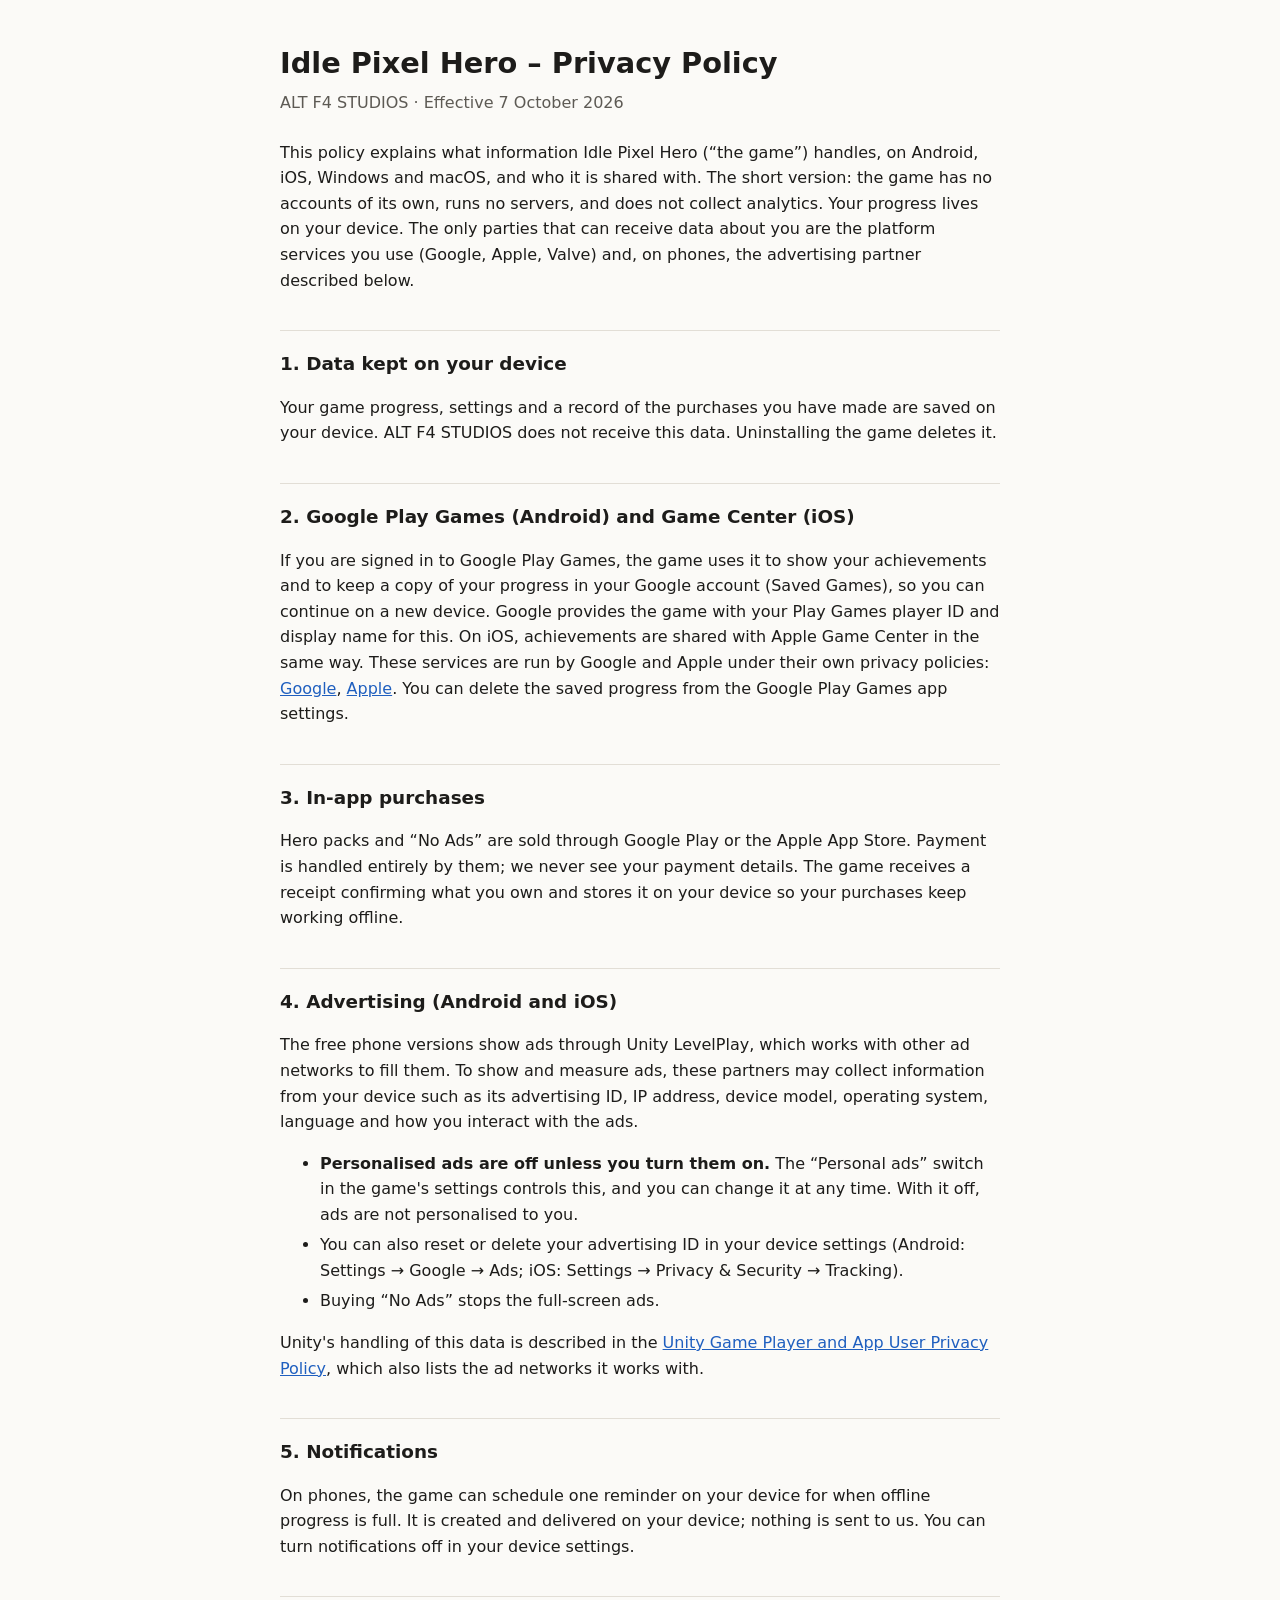
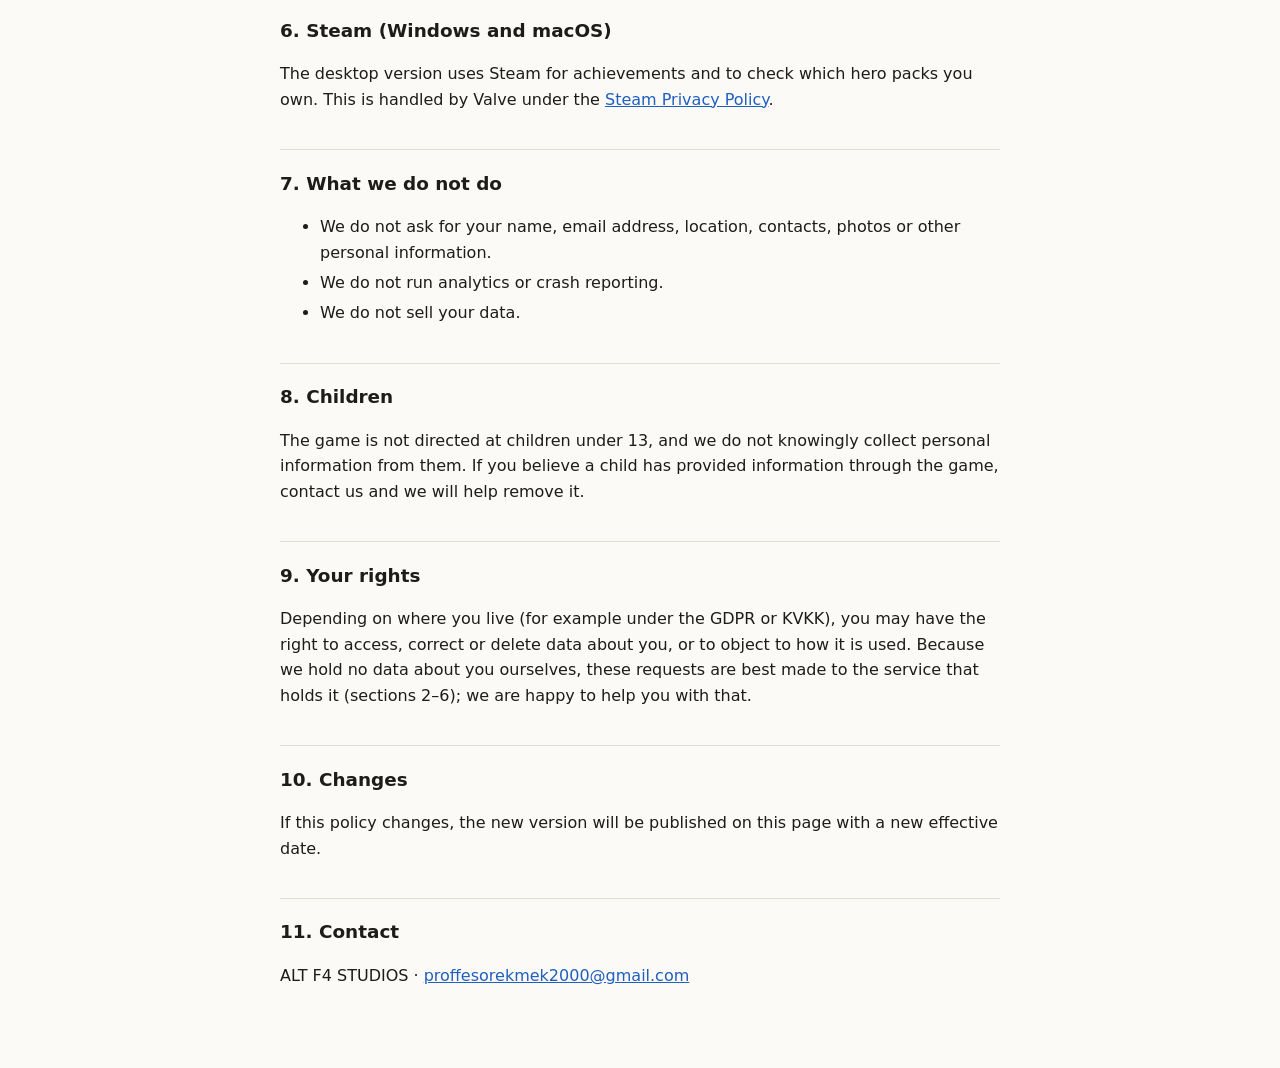
==== privacy.html @ f4b1e079 "Privacy policy page for the Play Store listing" ====
<!doctype html>
<html lang="en">
<head>
<meta charset="utf-8">
<meta name="viewport" content="width=device-width, initial-scale=1">
<title>Idle Pixel Hero – Privacy Policy</title>
<style>
  :root { --bg: #fbfaf7; --fg: #1d1c1a; --muted: #5d5a54; --rule: #e2ded6; --link: #1f5fbf; }
  @media (prefers-color-scheme: dark) {
    :root { --bg: #171716; --fg: #ecebe8; --muted: #a7a49d; --rule: #33322f; --link: #8ab4f8; }
  }
  body { margin: 0; background: var(--bg); color: var(--fg);
         font: 16px/1.6 system-ui, -apple-system, "Segoe UI", Roboto, sans-serif; }
  main { max-width: 720px; margin: 0 auto; padding: 40px 16px 64px; }
  h1 { font-size: 1.8rem; margin: 0 0 4px; }
  h2 { font-size: 1.15rem; margin: 2em 0 .4em; padding-top: 1em; border-top: 1px solid var(--rule); }
  .meta { color: var(--muted); margin: 0 0 1.5em; }
  a { color: var(--link); }
  li { margin: .3em 0; }
</style>
</head>
<body>
<main>
<h1>Idle Pixel Hero – Privacy Policy</h1>
<p class="meta">ALT F4 STUDIOS · Effective 7 October 2026</p>

<p>This policy explains what information Idle Pixel Hero (“the game”) handles, on Android, iOS,
Windows and macOS, and who it is shared with. The short version: the game has no accounts of its
own, runs no servers, and does not collect analytics. Your progress lives on your device. The only
parties that can receive data about you are the platform services you use (Google, Apple, Valve)
and, on phones, the advertising partner described below.</p>

<h2>1. Data kept on your device</h2>
<p>Your game progress, settings and a record of the purchases you have made are saved on your
device. ALT F4 STUDIOS does not receive this data. Uninstalling the game deletes it.</p>

<h2>2. Google Play Games (Android) and Game Center (iOS)</h2>
<p>If you are signed in to Google Play Games, the game uses it to show your achievements and to
keep a copy of your progress in your Google account (Saved Games), so you can continue on a new
device. Google provides the game with your Play Games player ID and display name for this. On iOS,
achievements are shared with Apple Game Center in the same way. These services are run by Google
and Apple under their own privacy policies:
<a href="https://policies.google.com/privacy">Google</a>,
<a href="https://www.apple.com/legal/privacy/">Apple</a>.
You can delete the saved progress from the Google Play Games app settings.</p>

<h2>3. In-app purchases</h2>
<p>Hero packs and “No Ads” are sold through Google Play or the Apple App Store. Payment is handled
entirely by them; we never see your payment details. The game receives a receipt confirming what you
own and stores it on your device so your purchases keep working offline.</p>

<h2>4. Advertising (Android and iOS)</h2>
<p>The free phone versions show ads through Unity LevelPlay, which works with other ad networks to
fill them. To show and measure ads, these partners may collect information from your device such
as its advertising ID, IP address, device model, operating system, language and how you interact
with the ads.</p>
<ul>
  <li><strong>Personalised ads are off unless you turn them on.</strong> The “Personal ads” switch
  in the game's settings controls this, and you can change it at any time. With it off, ads are not
  personalised to you.</li>
  <li>You can also reset or delete your advertising ID in your device settings (Android: Settings →
  Google → Ads; iOS: Settings → Privacy &amp; Security → Tracking).</li>
  <li>Buying “No Ads” stops the full-screen ads.</li>
</ul>
<p>Unity's handling of this data is described in the
<a href="https://unity.com/legal/game-player-and-app-user-privacy-policy">Unity Game Player and App
User Privacy Policy</a>, which also lists the ad networks it works with.</p>

<h2>5. Notifications</h2>
<p>On phones, the game can schedule one reminder on your device for when offline progress is full.
It is created and delivered on your device; nothing is sent to us. You can turn notifications off in
your device settings.</p>

<h2>6. Steam (Windows and macOS)</h2>
<p>The desktop version uses Steam for achievements and to check which hero packs you own. This is
handled by Valve under the <a href="https://store.steampowered.com/privacy_agreement/">Steam Privacy
Policy</a>.</p>

<h2>7. What we do not do</h2>
<ul>
  <li>We do not ask for your name, email address, location, contacts, photos or other personal
  information.</li>
  <li>We do not run analytics or crash reporting.</li>
  <li>We do not sell your data.</li>
</ul>

<h2>8. Children</h2>
<p>The game is not directed at children under 13, and we do not knowingly collect personal
information from them. If you believe a child has provided information through the game, contact us
and we will help remove it.</p>

<h2>9. Your rights</h2>
<p>Depending on where you live (for example under the GDPR or KVKK), you may have the right to access,
correct or delete data about you, or to object to how it is used. Because we hold no data about you
ourselves, these requests are best made to the service that holds it (sections 2–6); we are happy to
help you with that.</p>

<h2>10. Changes</h2>
<p>If this policy changes, the new version will be published on this page with a new effective
date.</p>

<h2>11. Contact</h2>
<p>ALT F4 STUDIOS · <a href="mailto:proffesorekmek2000@gmail.com">proffesorekmek2000@gmail.com</a></p>
</main>
</body>
</html>
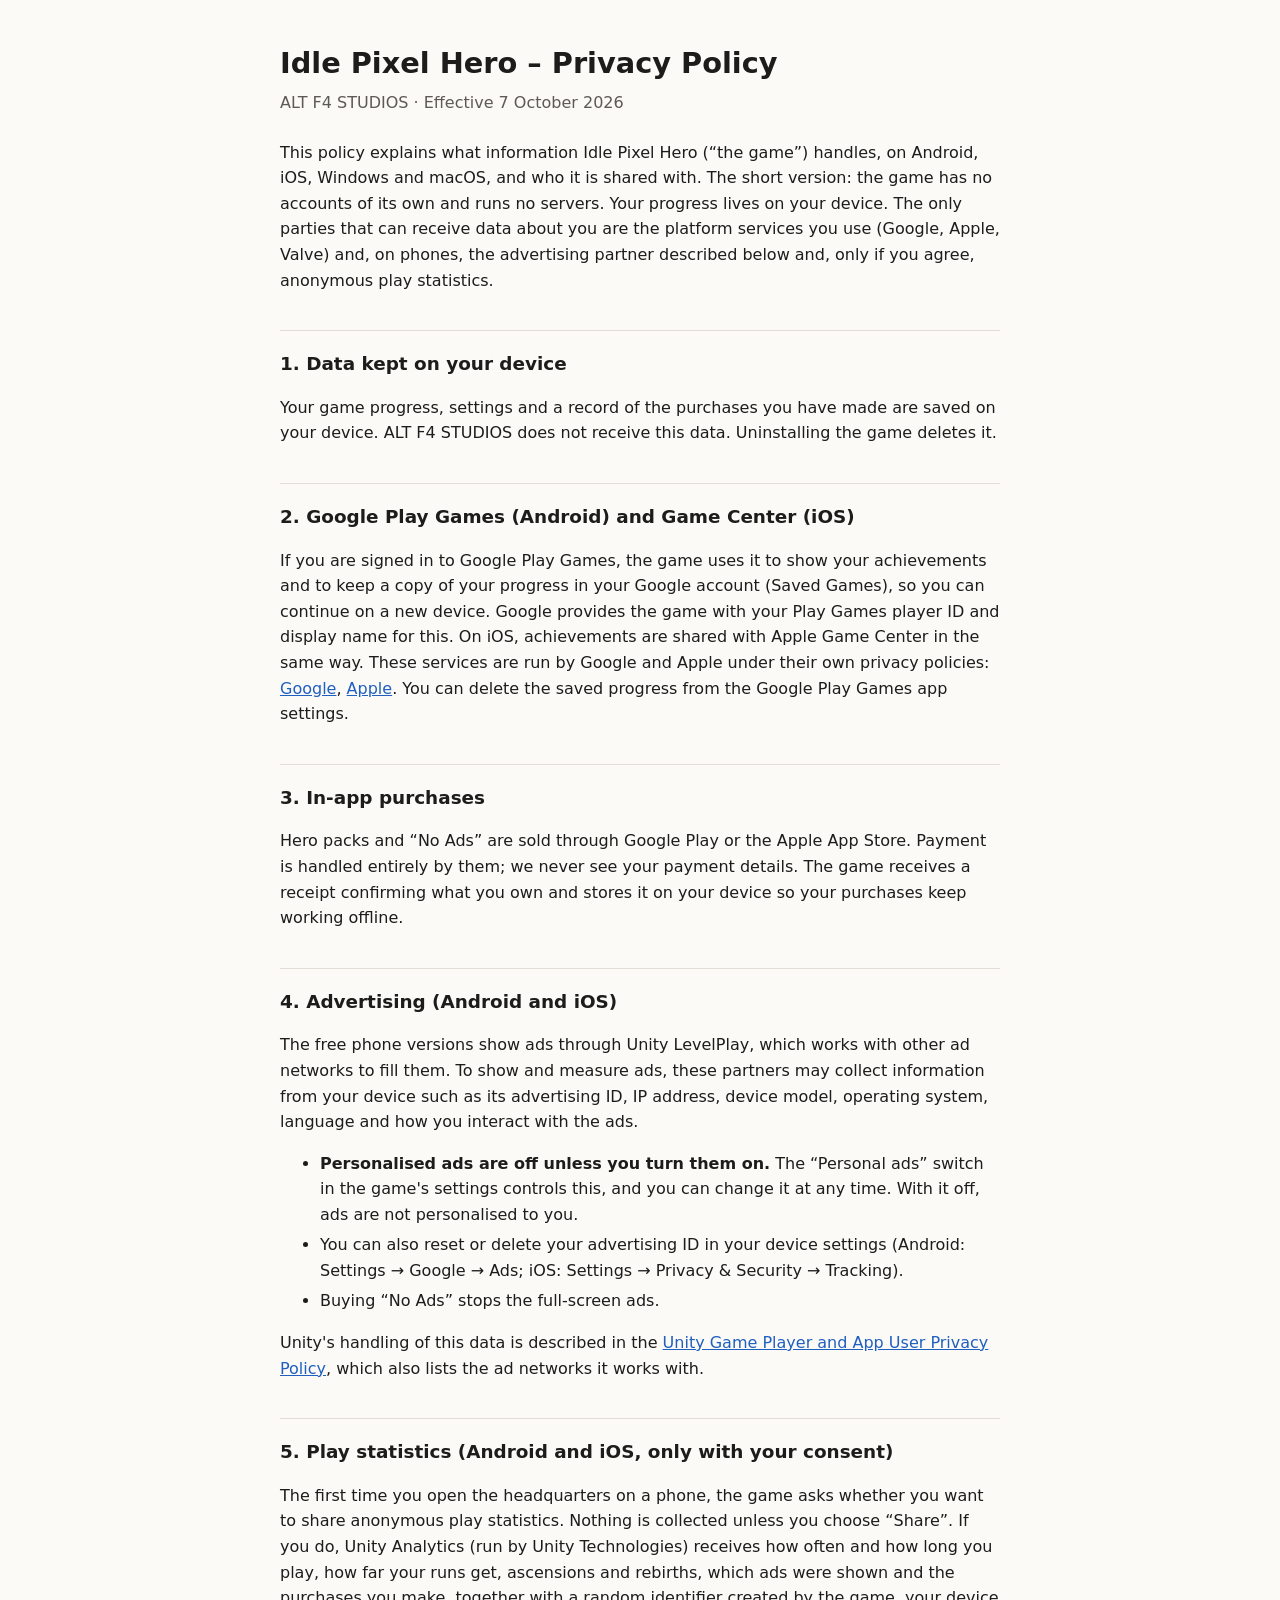
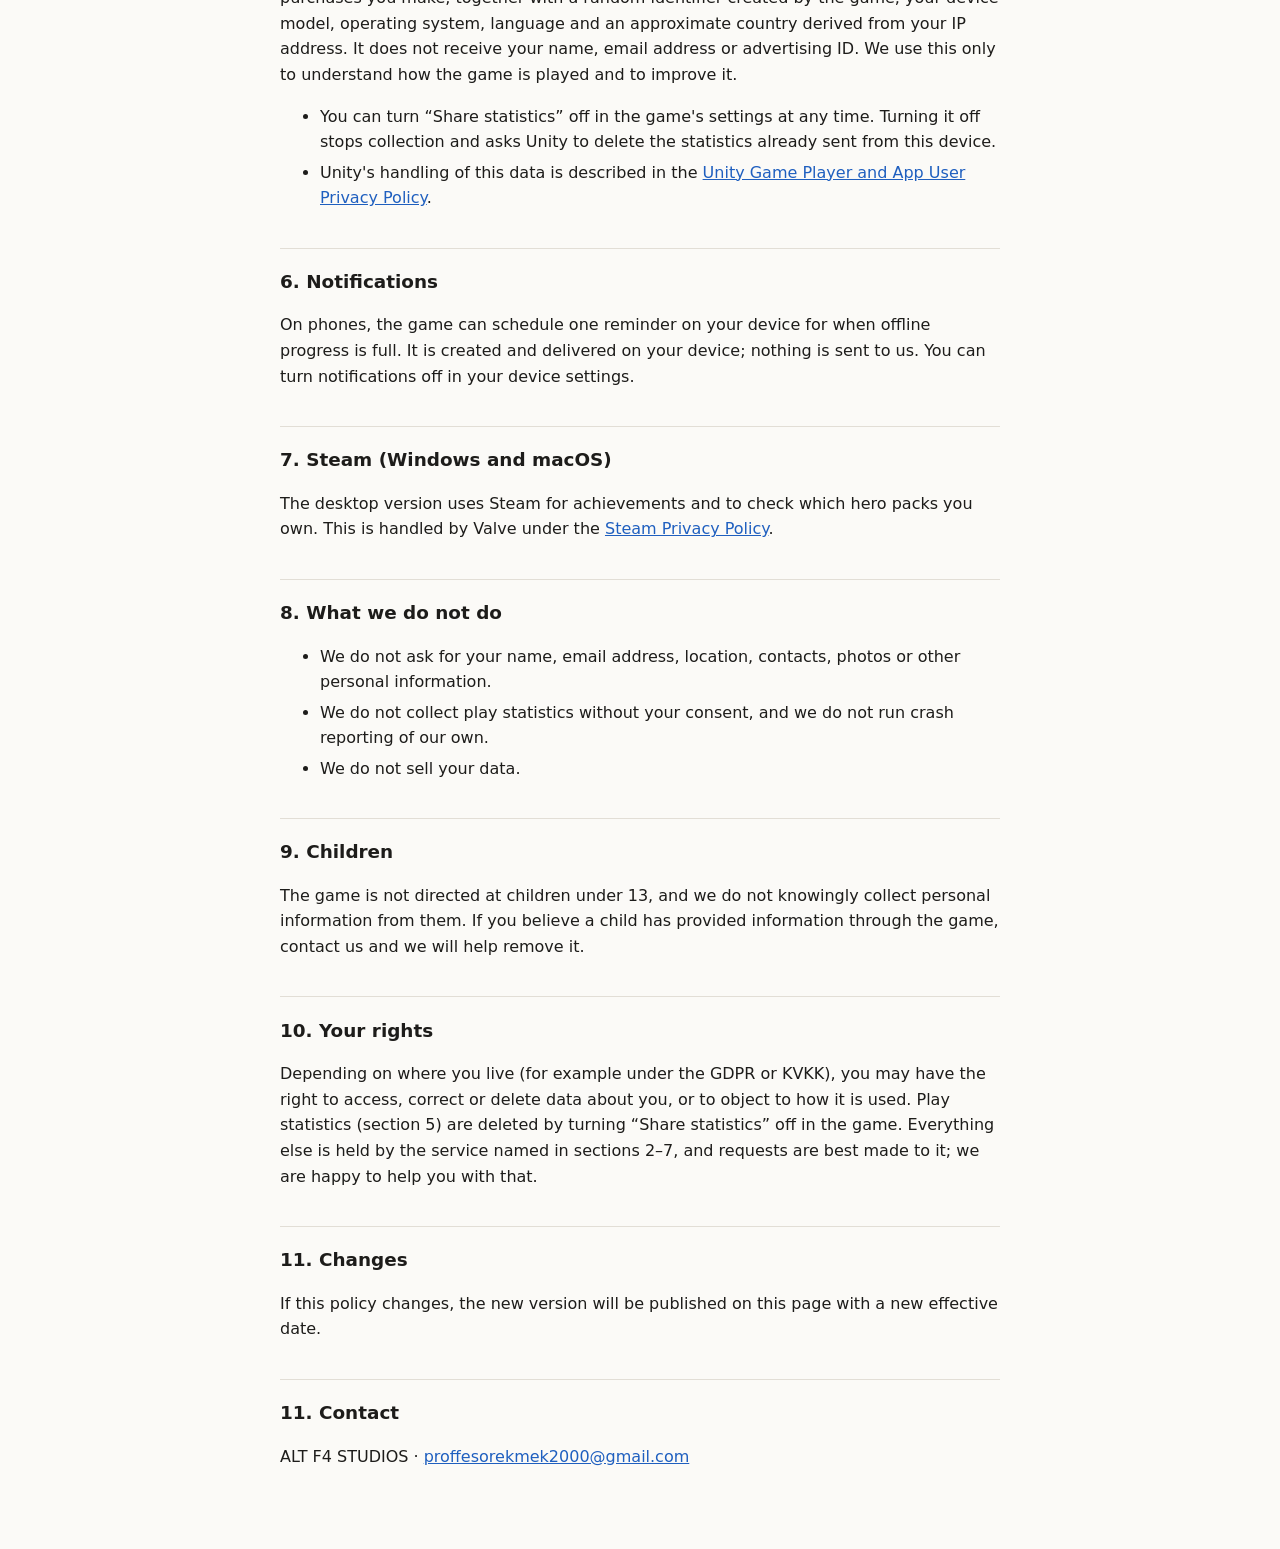
==== commit a1a7ba06: "Privacy policy: play statistics through Unity Analytics, only with consent" ====
--- a/privacy.html
+++ b/privacy.html
@@ -26,9 +26,9 @@
 
 <p>This policy explains what information Idle Pixel Hero (“the game”) handles, on Android, iOS,
 Windows and macOS, and who it is shared with. The short version: the game has no accounts of its
-own, runs no servers, and does not collect analytics. Your progress lives on your device. The only
-parties that can receive data about you are the platform services you use (Google, Apple, Valve)
-and, on phones, the advertising partner described below.</p>
+own and runs no servers. Your progress lives on your device. The only parties that can receive
+data about you are the platform services you use (Google, Apple, Valve) and, on phones, the
+advertising partner described below and, only if you agree, anonymous play statistics.</p>
 
 <h2>1. Data kept on your device</h2>
 <p>Your game progress, settings and a record of the purchases you have made are saved on your
@@ -66,36 +66,53 @@
 <a href="https://unity.com/legal/game-player-and-app-user-privacy-policy">Unity Game Player and App
 User Privacy Policy</a>, which also lists the ad networks it works with.</p>
 
-<h2>5. Notifications</h2>
+<h2>5. Play statistics (Android and iOS, only with your consent)</h2>
+<p>The first time you open the headquarters on a phone, the game asks whether you want to share
+anonymous play statistics. Nothing is collected unless you choose “Share”. If you do, Unity
+Analytics (run by Unity Technologies) receives how often and how long you play, how far your runs
+get, ascensions and rebirths, which ads were shown and the purchases you make, together with a
+random identifier created by the game, your device model, operating system, language and an
+approximate country derived from your IP address. It does not receive your name, email address or
+advertising ID. We use this only to understand how the game is played and to improve it.</p>
+<ul>
+  <li>You can turn “Share statistics” off in the game's settings at any time. Turning it off stops
+  collection and asks Unity to delete the statistics already sent from this device.</li>
+  <li>Unity's handling of this data is described in the
+  <a href="https://unity.com/legal/game-player-and-app-user-privacy-policy">Unity Game Player and
+  App User Privacy Policy</a>.</li>
+</ul>
+
+<h2>6. Notifications</h2>
 <p>On phones, the game can schedule one reminder on your device for when offline progress is full.
 It is created and delivered on your device; nothing is sent to us. You can turn notifications off in
 your device settings.</p>
 
-<h2>6. Steam (Windows and macOS)</h2>
+<h2>7. Steam (Windows and macOS)</h2>
 <p>The desktop version uses Steam for achievements and to check which hero packs you own. This is
 handled by Valve under the <a href="https://store.steampowered.com/privacy_agreement/">Steam Privacy
 Policy</a>.</p>
 
-<h2>7. What we do not do</h2>
+<h2>8. What we do not do</h2>
 <ul>
   <li>We do not ask for your name, email address, location, contacts, photos or other personal
   information.</li>
-  <li>We do not run analytics or crash reporting.</li>
+  <li>We do not collect play statistics without your consent, and we do not run crash reporting of
+  our own.</li>
   <li>We do not sell your data.</li>
 </ul>
 
-<h2>8. Children</h2>
+<h2>9. Children</h2>
 <p>The game is not directed at children under 13, and we do not knowingly collect personal
 information from them. If you believe a child has provided information through the game, contact us
 and we will help remove it.</p>
 
-<h2>9. Your rights</h2>
+<h2>10. Your rights</h2>
 <p>Depending on where you live (for example under the GDPR or KVKK), you may have the right to access,
-correct or delete data about you, or to object to how it is used. Because we hold no data about you
-ourselves, these requests are best made to the service that holds it (sections 2–6); we are happy to
-help you with that.</p>
+correct or delete data about you, or to object to how it is used. Play statistics (section 5) are
+deleted by turning “Share statistics” off in the game. Everything else is held by the service named in
+sections 2–7, and requests are best made to it; we are happy to help you with that.</p>
 
-<h2>10. Changes</h2>
+<h2>11. Changes</h2>
 <p>If this policy changes, the new version will be published on this page with a new effective
 date.</p>
 
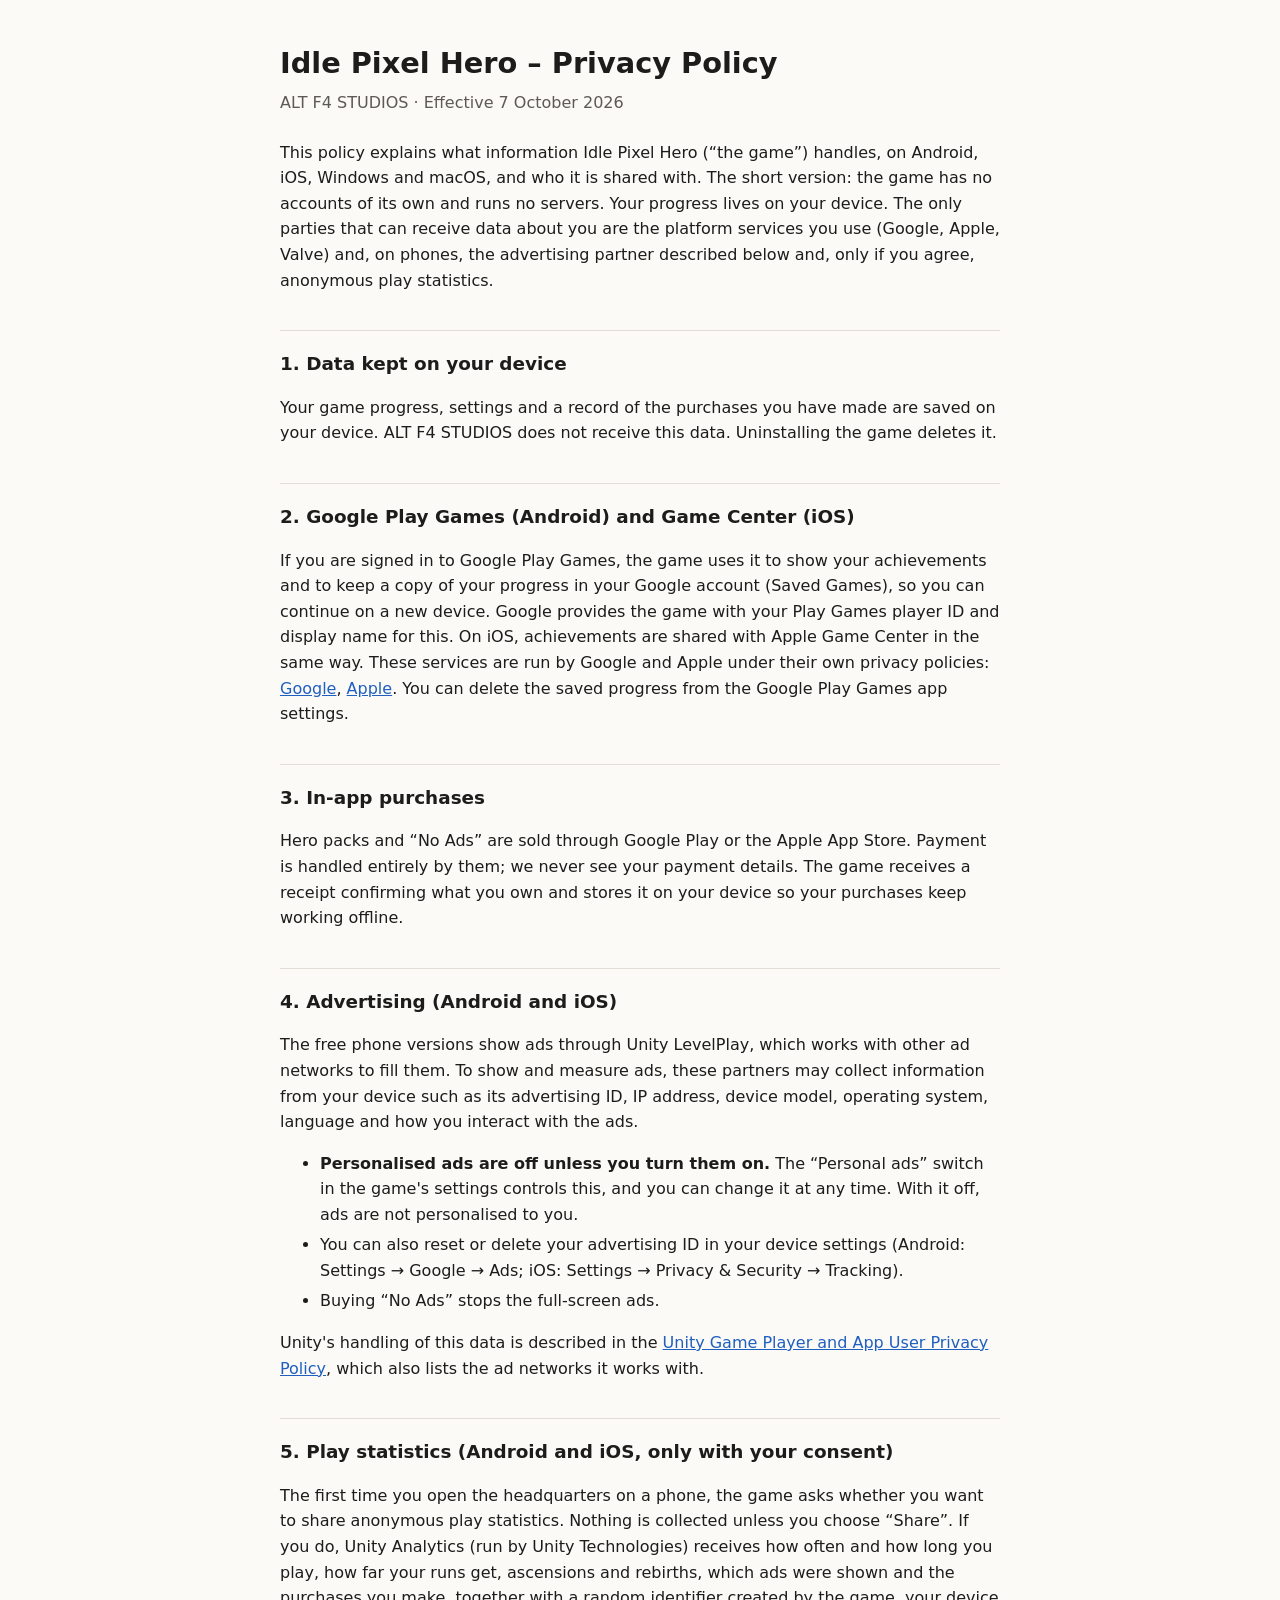
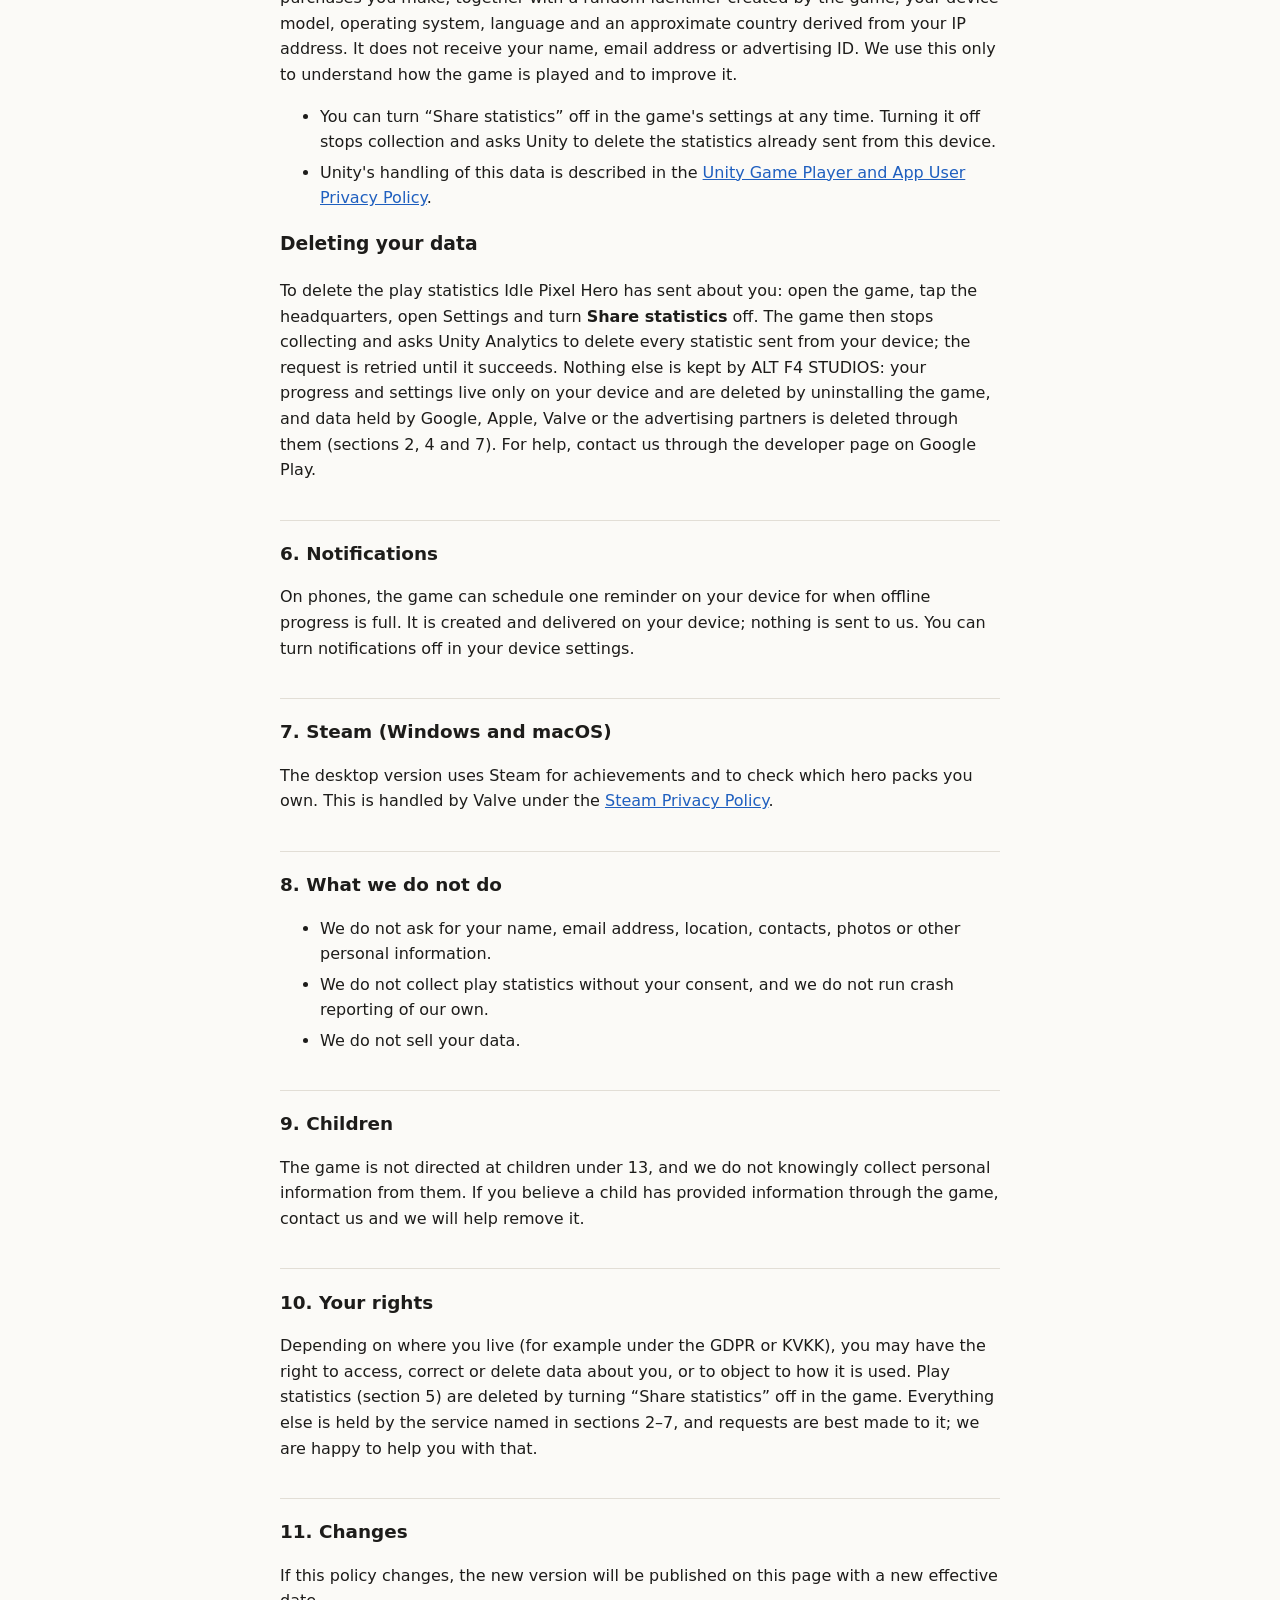
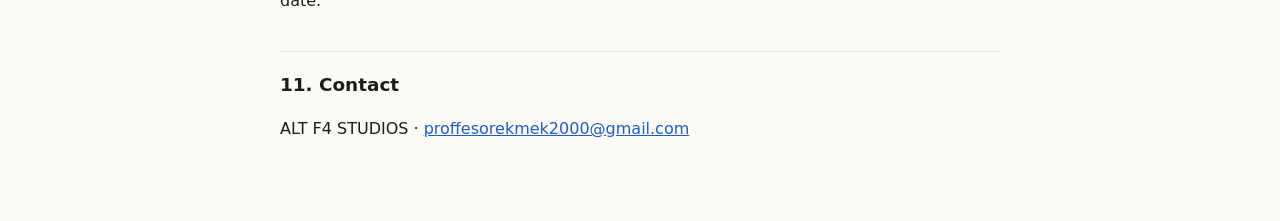
==== commit 91f16b95: "Privacy policy: how to delete your data" ====
--- a/privacy.html
+++ b/privacy.html
@@ -82,6 +82,15 @@
   App User Privacy Policy</a>.</li>
 </ul>
 
+<h3 id="delete">Deleting your data</h3>
+<p>To delete the play statistics Idle Pixel Hero has sent about you: open the game, tap the
+headquarters, open Settings and turn <strong>Share statistics</strong> off. The game then stops
+collecting and asks Unity Analytics to delete every statistic sent from your device; the request is
+retried until it succeeds. Nothing else is kept by
+ALT F4 STUDIOS: your progress and settings live only on your device and are deleted by uninstalling
+the game, and data held by Google, Apple, Valve or the advertising partners is deleted through them
+(sections 2, 4 and 7). For help, contact us through the developer page on Google Play.</p>
+
 <h2>6. Notifications</h2>
 <p>On phones, the game can schedule one reminder on your device for when offline progress is full.
 It is created and delivered on your device; nothing is sent to us. You can turn notifications off in
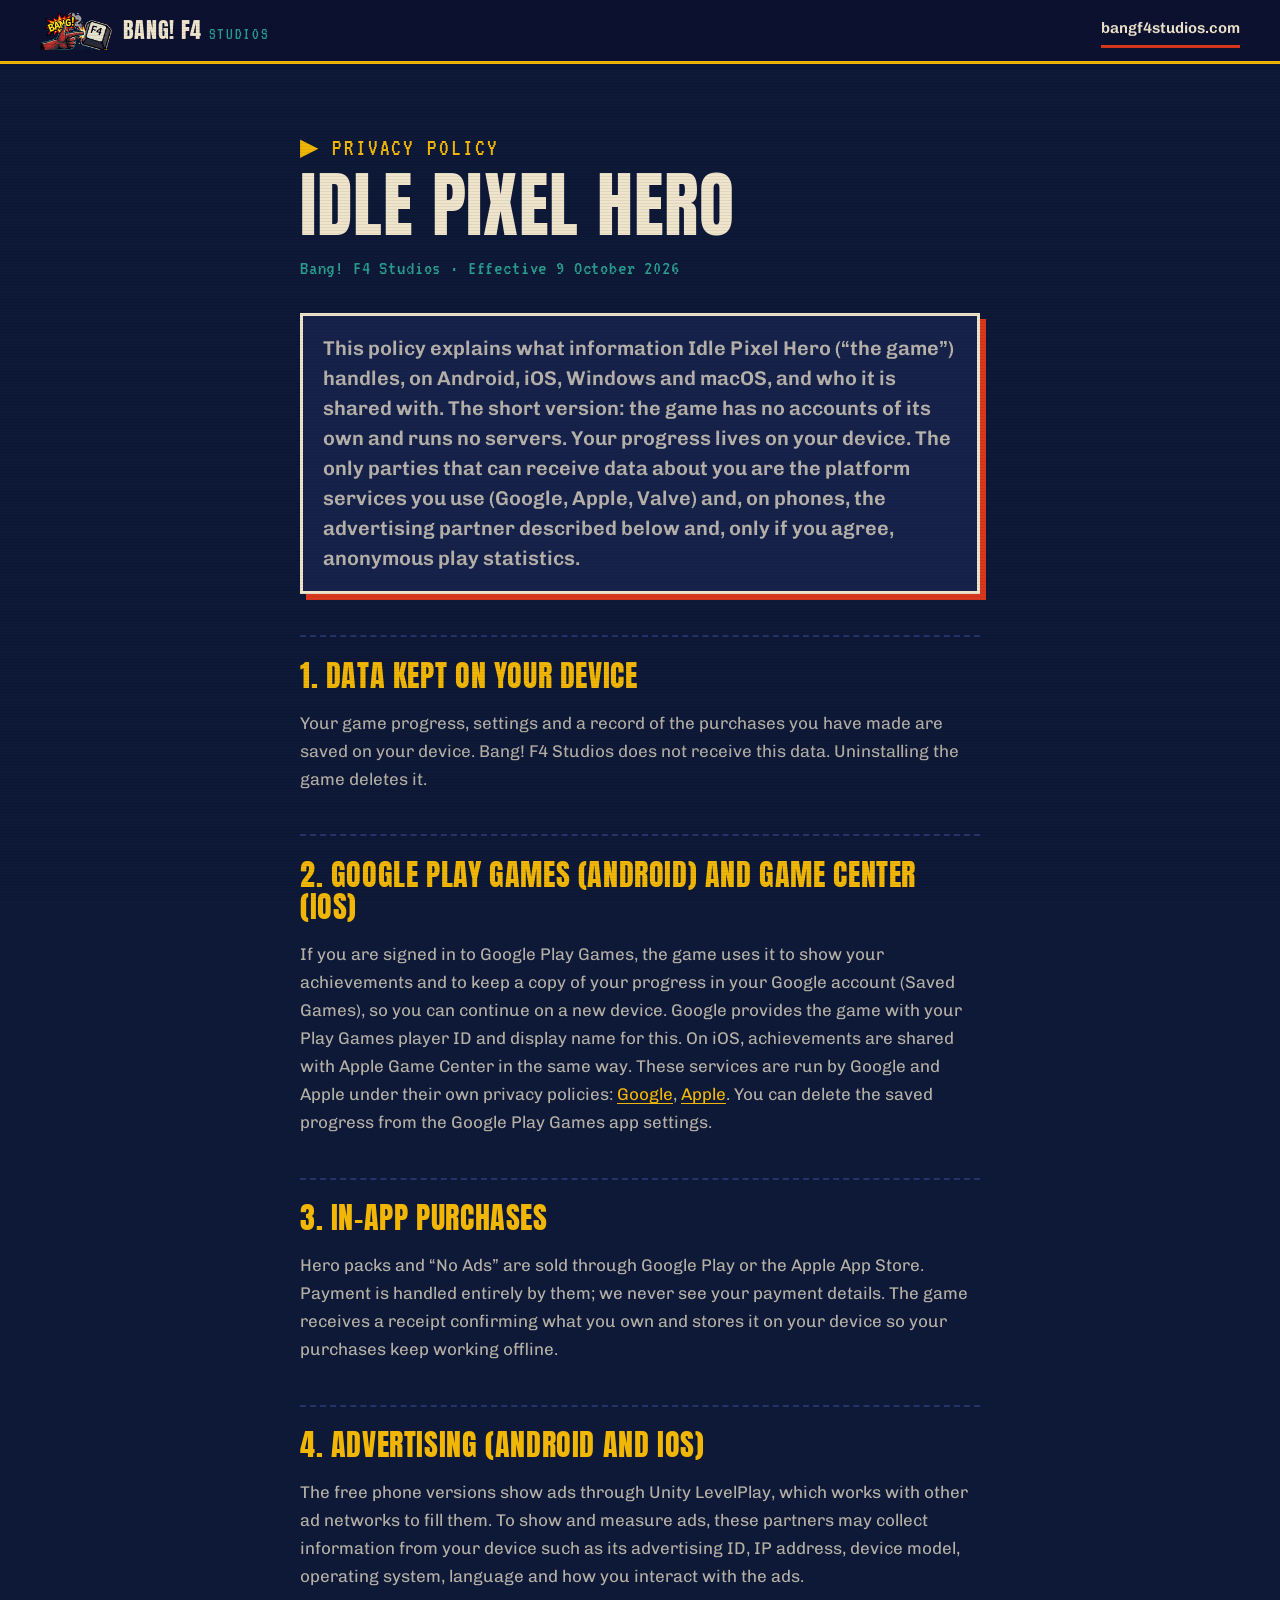
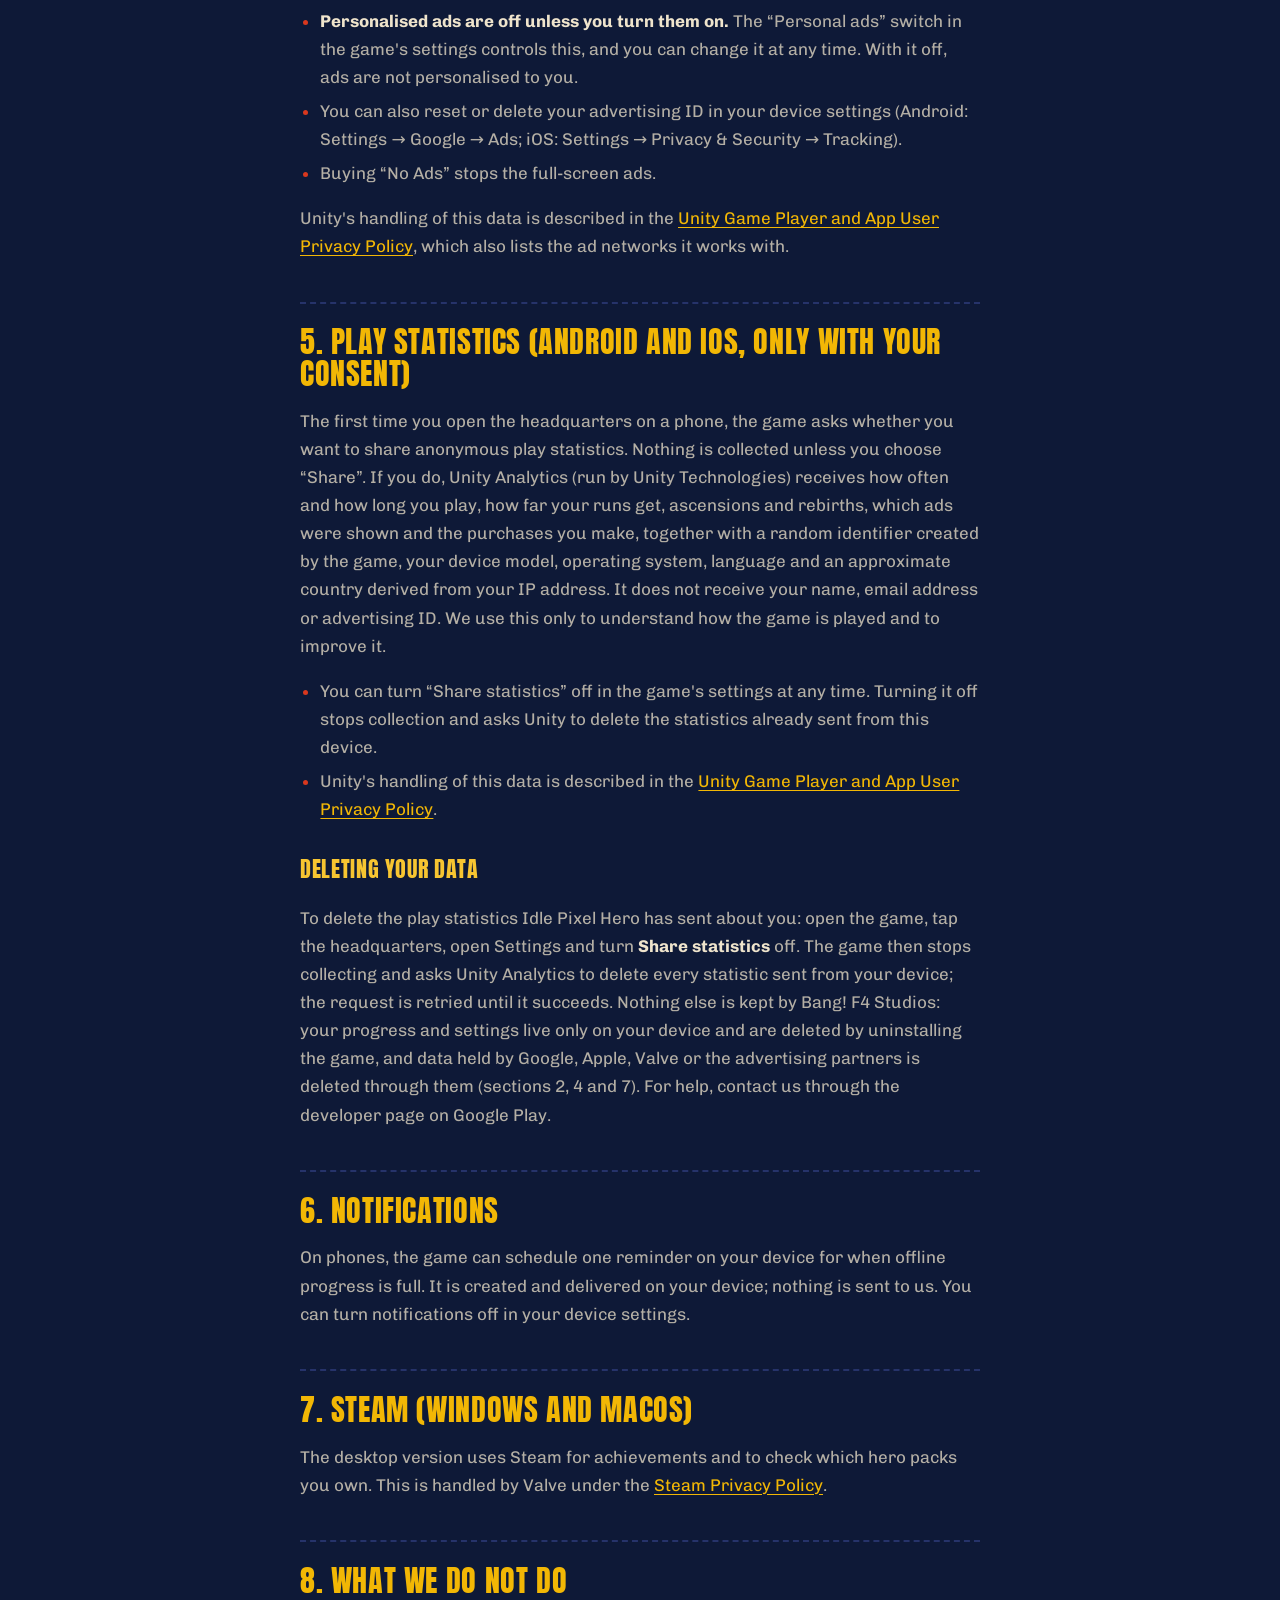
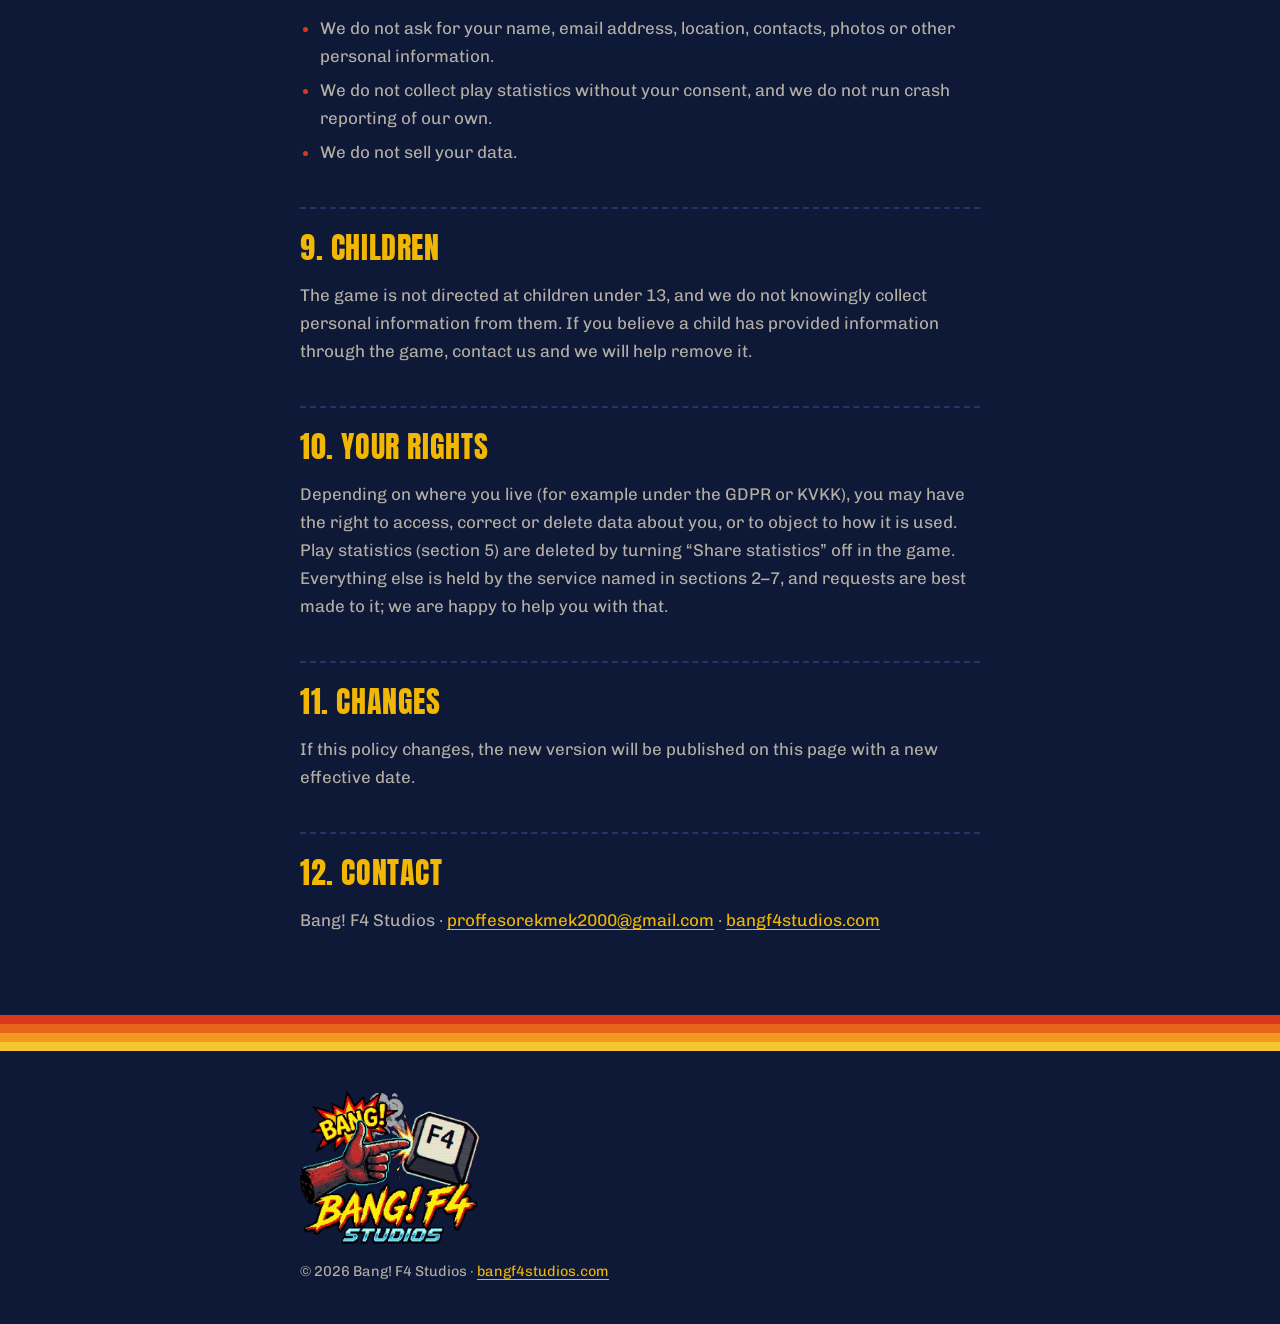
==== commit b5be7e86: "Bang! F4 Studios: new name and the studio's look" ====
--- a/privacy.html
+++ b/privacy.html
@@ -4,27 +4,31 @@
 <meta charset="utf-8">
 <meta name="viewport" content="width=device-width, initial-scale=1">
 <title>Idle Pixel Hero – Privacy Policy</title>
-<style>
-  :root { --bg: #fbfaf7; --fg: #1d1c1a; --muted: #5d5a54; --rule: #e2ded6; --link: #1f5fbf; }
-  @media (prefers-color-scheme: dark) {
-    :root { --bg: #171716; --fg: #ecebe8; --muted: #a7a49d; --rule: #33322f; --link: #8ab4f8; }
-  }
-  body { margin: 0; background: var(--bg); color: var(--fg);
-         font: 16px/1.6 system-ui, -apple-system, "Segoe UI", Roboto, sans-serif; }
-  main { max-width: 720px; margin: 0 auto; padding: 40px 16px 64px; }
-  h1 { font-size: 1.8rem; margin: 0 0 4px; }
-  h2 { font-size: 1.15rem; margin: 2em 0 .4em; padding-top: 1em; border-top: 1px solid var(--rule); }
-  .meta { color: var(--muted); margin: 0 0 1.5em; }
-  a { color: var(--link); }
-  li { margin: .3em 0; }
-</style>
+<meta name="description" content="What Idle Pixel Hero, a game by Bang! F4 Studios, does with your data on Android, iOS, Windows and macOS.">
+<meta name="theme-color" content="#0E1937">
+<link rel="icon" href="assets/favicon.png" type="image/png" sizes="32x32">
+<link rel="apple-touch-icon" href="assets/apple-touch-icon.png">
+<link rel="preconnect" href="https://fonts.googleapis.com">
+<link rel="preconnect" href="https://fonts.gstatic.com" crossorigin>
+<link href="https://fonts.googleapis.com/css2?family=Anton&family=Chivo:wght@400;600;800&family=VT323&display=swap" rel="stylesheet">
+<link rel="stylesheet" href="style.css">
 </head>
 <body>
-<main>
-<h1>Idle Pixel Hero – Privacy Policy</h1>
-<p class="meta">ALT F4 STUDIOS · Effective 7 October 2026</p>
+<a class="skip" href="#policy">Skip to the policy</a>
+<header class="site-header">
+  <a class="brand" href="./" aria-label="Bang! F4 Studios">
+    <img src="assets/logo-mark.png" alt="" width="76" height="40">
+    <span class="brand-name">Bang! F4<small>Studios</small></span>
+  </a>
+  <a class="header-link" href="https://bangf4studios.com/">bangf4studios.com</a>
+</header>
 
-<p>This policy explains what information Idle Pixel Hero (“the game”) handles, on Android, iOS,
+<main id="policy">
+<p class="eyebrow">Privacy Policy</p>
+<h1>Idle Pixel Hero</h1>
+<p class="meta">Bang! F4 Studios · Effective 9 October 2026</p>
+
+<p class="lead">This policy explains what information Idle Pixel Hero (“the game”) handles, on Android, iOS,
 Windows and macOS, and who it is shared with. The short version: the game has no accounts of its
 own and runs no servers. Your progress lives on your device. The only parties that can receive
 data about you are the platform services you use (Google, Apple, Valve) and, on phones, the
@@ -32,7 +36,7 @@
 
 <h2>1. Data kept on your device</h2>
 <p>Your game progress, settings and a record of the purchases you have made are saved on your
-device. ALT F4 STUDIOS does not receive this data. Uninstalling the game deletes it.</p>
+device. Bang! F4 Studios does not receive this data. Uninstalling the game deletes it.</p>
 
 <h2>2. Google Play Games (Android) and Game Center (iOS)</h2>
 <p>If you are signed in to Google Play Games, the game uses it to show your achievements and to
@@ -87,7 +91,7 @@
 headquarters, open Settings and turn <strong>Share statistics</strong> off. The game then stops
 collecting and asks Unity Analytics to delete every statistic sent from your device; the request is
 retried until it succeeds. Nothing else is kept by
-ALT F4 STUDIOS: your progress and settings live only on your device and are deleted by uninstalling
+Bang! F4 Studios: your progress and settings live only on your device and are deleted by uninstalling
 the game, and data held by Google, Apple, Valve or the advertising partners is deleted through them
 (sections 2, 4 and 7). For help, contact us through the developer page on Google Play.</p>
 
@@ -125,8 +129,17 @@
 <p>If this policy changes, the new version will be published on this page with a new effective
 date.</p>
 
-<h2>11. Contact</h2>
-<p>ALT F4 STUDIOS · <a href="mailto:proffesorekmek2000@gmail.com">proffesorekmek2000@gmail.com</a></p>
+<h2>12. Contact</h2>
+<p>Bang! F4 Studios · <a href="mailto:proffesorekmek2000@gmail.com">proffesorekmek2000@gmail.com</a> ·
+<a href="https://bangf4studios.com/">bangf4studios.com</a></p>
 </main>
+
+<footer class="site-footer">
+  <div class="stripes" aria-hidden="true"><i></i><i></i><i></i><i></i></div>
+  <div class="footer-inner">
+    <img class="footer-logo" src="assets/logo.png" alt="Bang! F4 Studios" width="505" height="430" loading="lazy">
+    <p class="legal">© 2026 Bang! F4 Studios · <a href="https://bangf4studios.com/">bangf4studios.com</a></p>
+  </div>
+</footer>
 </body>
 </html>
--- a/style.css
+++ b/style.css
@@ -0,0 +1,192 @@
+/* Bang! F4 Studios legal pages: the studio site's colours and type (bangf4studios.com),
+   set for long reading. */
+
+:root {
+  --ink: #0E1937;
+  --ink-2: #16224A;
+  --ink-3: #26336A;
+  --paper: #EFE4CC;
+  --paper-dim: rgba(239, 228, 204, .74);
+  --mustard: #F2B705;
+  --red: #D9381E;
+  --teal: #2A9D8F;
+  --orange: #E8641C;
+  --amber: #F29A1F;
+  --yellow: #F7C531;
+
+  --f-display: 'Anton', Impact, 'Arial Narrow', sans-serif;
+  --f-body: 'Chivo', system-ui, -apple-system, 'Segoe UI', sans-serif;
+  --f-crt: 'VT323', 'Courier New', monospace;
+  --gutter: clamp(16px, 4vw, 40px);
+
+  color-scheme: dark;
+}
+
+*, *::before, *::after { box-sizing: border-box; }
+
+body {
+  margin: 0;
+  background: var(--ink);
+  color: var(--paper);
+  font-family: var(--f-body);
+  font-size: 1.0625rem;
+  line-height: 1.65;
+  -webkit-font-smoothing: antialiased;
+  overflow-x: hidden;
+}
+
+/* CRT scanlines, lighter than on the studio site so long text stays easy to read */
+body::after {
+  content: '';
+  position: fixed;
+  inset: 0;
+  pointer-events: none;
+  z-index: 900;
+  background: repeating-linear-gradient(to bottom, transparent 0 2px, rgba(0, 0, 0, .06) 2px 3px);
+}
+
+img { max-width: 100%; display: block; }
+a { color: var(--mustard); text-underline-offset: .18em; }
+a:hover { color: var(--yellow); }
+:focus-visible { outline: 3px solid var(--mustard); outline-offset: 3px; }
+
+.skip {
+  position: absolute; left: 16px; top: -60px; z-index: 1001;
+  background: var(--mustard); color: var(--ink); padding: .6em 1em;
+  font-weight: 800; text-decoration: none;
+}
+.skip:focus { top: 12px; }
+
+/* ---------- header ---------- */
+.site-header {
+  position: sticky;
+  top: 0;
+  z-index: 50;
+  display: flex;
+  align-items: center;
+  justify-content: space-between;
+  gap: 1rem;
+  min-height: 64px;
+  padding-inline: var(--gutter);
+  background: rgba(13, 18, 48, .94);
+  backdrop-filter: blur(8px);
+  border-bottom: 3px solid var(--mustard);
+}
+.brand { display: flex; align-items: center; gap: .65rem; color: var(--paper); text-decoration: none; }
+.brand img { width: auto; height: 38px; }
+.brand-name { font-family: var(--f-display); font-size: 1.4rem; letter-spacing: .03em; line-height: 1; text-transform: uppercase; white-space: nowrap; }
+.brand-name small { font-family: var(--f-crt); font-size: 1.05rem; color: var(--teal); margin-left: .4em; letter-spacing: .1em; }
+.header-link { font-weight: 600; font-size: .95rem; color: var(--paper); text-decoration: none; border-bottom: 3px solid var(--red); padding-block: .2em; }
+.header-link:hover { color: var(--mustard); }
+
+/* ---------- body ---------- */
+main { max-width: 760px; margin: 0 auto; padding: clamp(2.5rem, 7vw, 4.5rem) var(--gutter) 4rem; }
+
+.eyebrow {
+  font-family: var(--f-crt);
+  font-size: 1.5rem;
+  line-height: 1;
+  letter-spacing: .08em;
+  text-transform: uppercase;
+  color: var(--mustard);
+  margin: 0 0 .7rem;
+}
+.eyebrow::before { content: '▶ '; }
+
+h1 {
+  font-family: var(--f-display);
+  font-weight: 400;
+  font-size: clamp(2.6rem, 8vw, 4.5rem);
+  line-height: .95;
+  text-transform: uppercase;
+  letter-spacing: .01em;
+  margin: 0 0 1rem;
+  overflow-wrap: anywhere;
+}
+
+.meta { font-family: var(--f-crt); font-size: 1.3rem; line-height: 1.2; letter-spacing: .04em; color: var(--teal); margin: 0 0 2rem; }
+
+.lead {
+  font-size: clamp(1.1rem, 2vw, 1.25rem);
+  font-weight: 600;
+  line-height: 1.5;
+  padding: 1.1rem 1.25rem;
+  background: var(--ink-2);
+  border: 3px solid var(--paper);
+  box-shadow: 6px 6px 0 var(--red);
+  margin: 0 0 2.5rem;
+}
+
+h2 {
+  font-family: var(--f-display);
+  font-weight: 400;
+  font-size: clamp(1.5rem, 3.4vw, 1.9rem);
+  line-height: 1.05;
+  text-transform: uppercase;
+  letter-spacing: .02em;
+  color: var(--mustard);
+  margin: 2.6rem 0 .7rem;
+  padding-top: 1.4rem;
+  border-top: 2px dashed var(--ink-3);
+}
+h3 {
+  font-family: var(--f-display);
+  font-weight: 400;
+  font-size: 1.35rem;
+  text-transform: uppercase;
+  letter-spacing: .03em;
+  color: var(--yellow);
+  margin: 1.8rem 0 .5rem;
+}
+p, li { color: var(--paper-dim); }
+strong { color: var(--paper); }
+ul { padding-left: 1.2em; }
+li { margin: .35em 0; }
+li::marker { color: var(--red); }
+
+/* ---------- studio home ---------- */
+.hero { display: grid; justify-items: center; text-align: center; gap: 1rem; margin-bottom: 3rem; }
+.hero img { width: min(340px, 78vw); height: auto; }
+.hero p { margin: 0; font-size: 1.15rem; }
+
+.cards { display: grid; gap: 1.25rem; padding: 0; list-style: none; }
+.card {
+  background: var(--ink-2);
+  border: 3px solid var(--paper);
+  box-shadow: 6px 6px 0 var(--red);
+  padding: 1.2rem 1.35rem;
+}
+.card h2 { margin: 0 0 .4rem; padding: 0; border: 0; }
+.card p { margin: 0 0 .8rem; }
+.card ul { margin: 0; }
+
+.btn {
+  display: inline-block;
+  font-family: var(--f-display);
+  font-size: 1.1rem;
+  letter-spacing: .05em;
+  text-transform: uppercase;
+  text-decoration: none;
+  color: var(--ink);
+  background: var(--mustard);
+  padding: .6em 1.15em;
+  border: 3px solid var(--ink);
+  box-shadow: 5px 5px 0 var(--red);
+}
+.btn:hover { color: var(--ink); background: var(--yellow); transform: translate(-2px, -2px); box-shadow: 7px 7px 0 var(--red); }
+
+/* ---------- footer ---------- */
+.site-footer { padding-bottom: 2.5rem; }
+.stripes { display: grid; }
+.stripes i { display: block; height: 9px; }
+.stripes i:nth-child(1) { background: var(--red); }
+.stripes i:nth-child(2) { background: var(--orange); }
+.stripes i:nth-child(3) { background: var(--amber); }
+.stripes i:nth-child(4) { background: var(--yellow); }
+.footer-inner { max-width: 760px; margin: 0 auto; padding: 2.5rem var(--gutter) 0; display: grid; gap: 1rem; justify-items: start; }
+.footer-logo { width: min(180px, 50vw); height: auto; }
+.legal { margin: 0; font-size: .9rem; color: var(--paper-dim); }
+
+@media (max-width: 480px) {
+  .brand-name small { display: none; }
+}
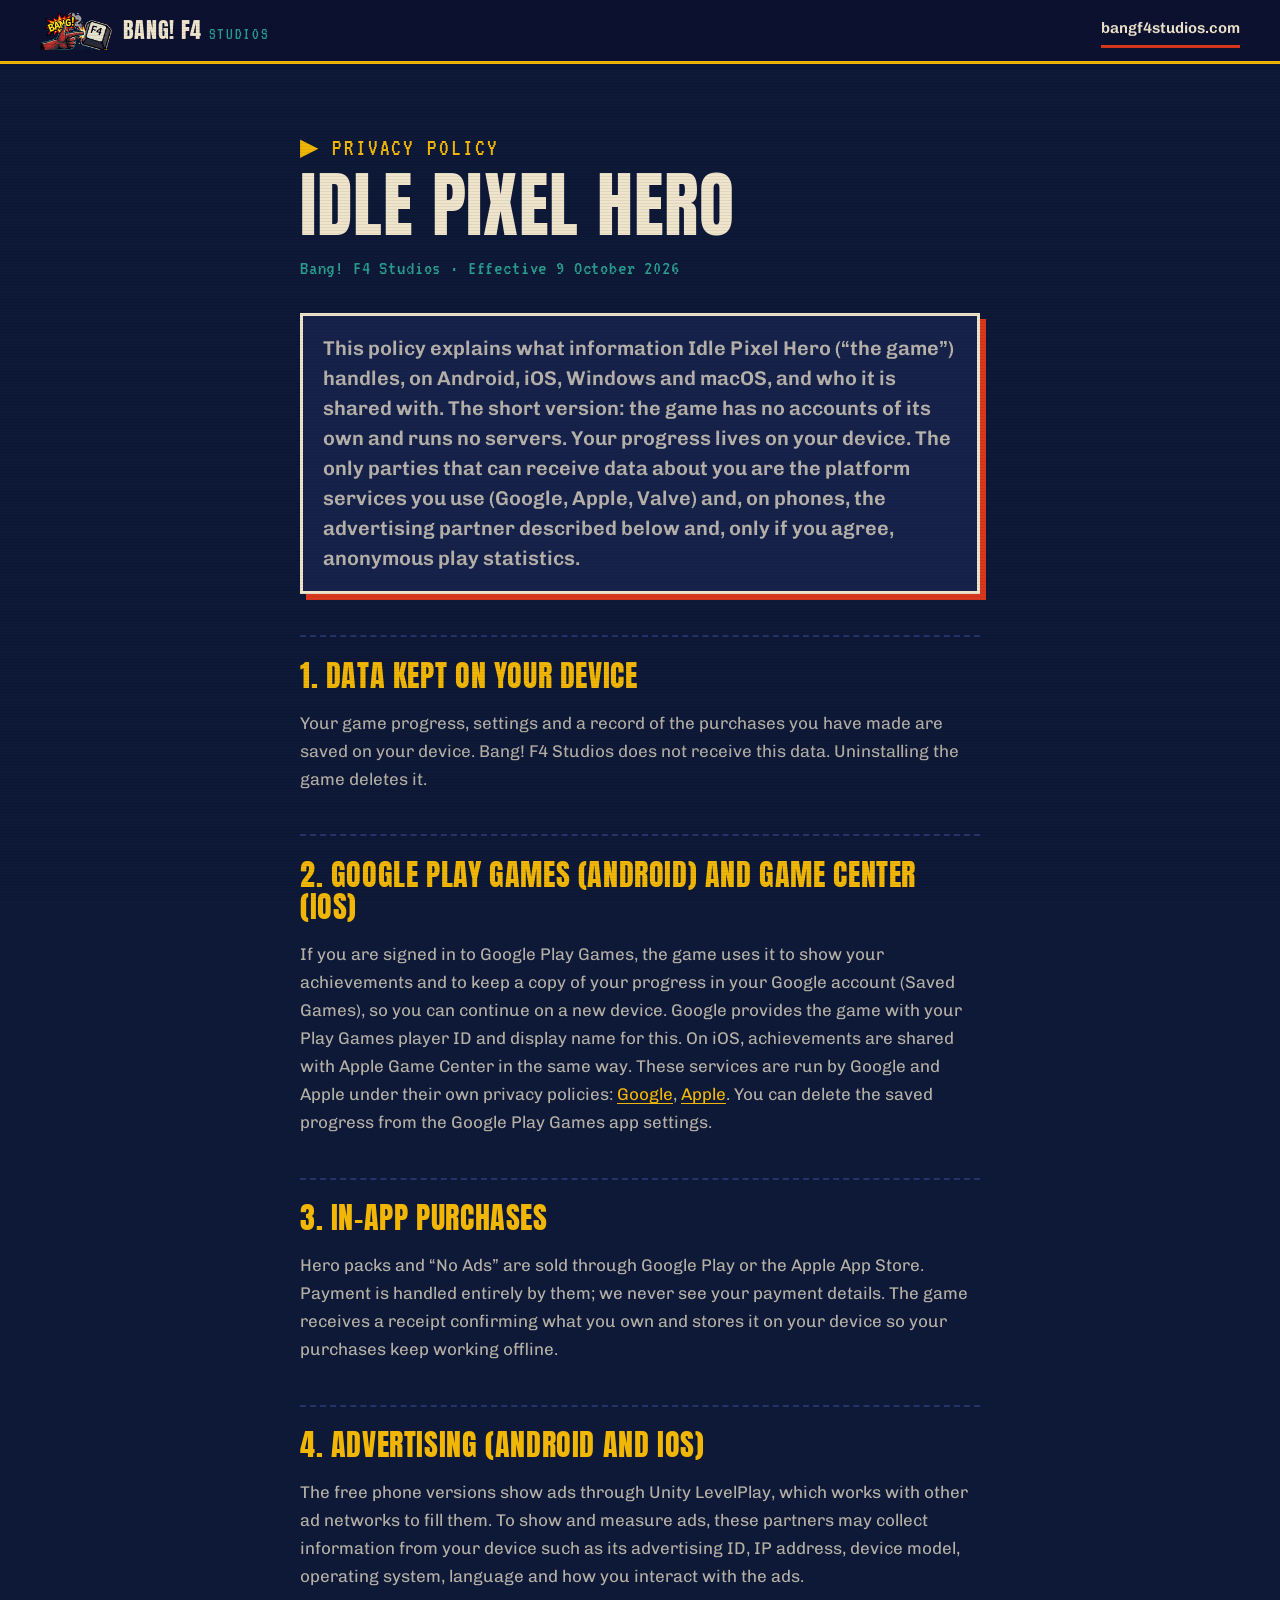
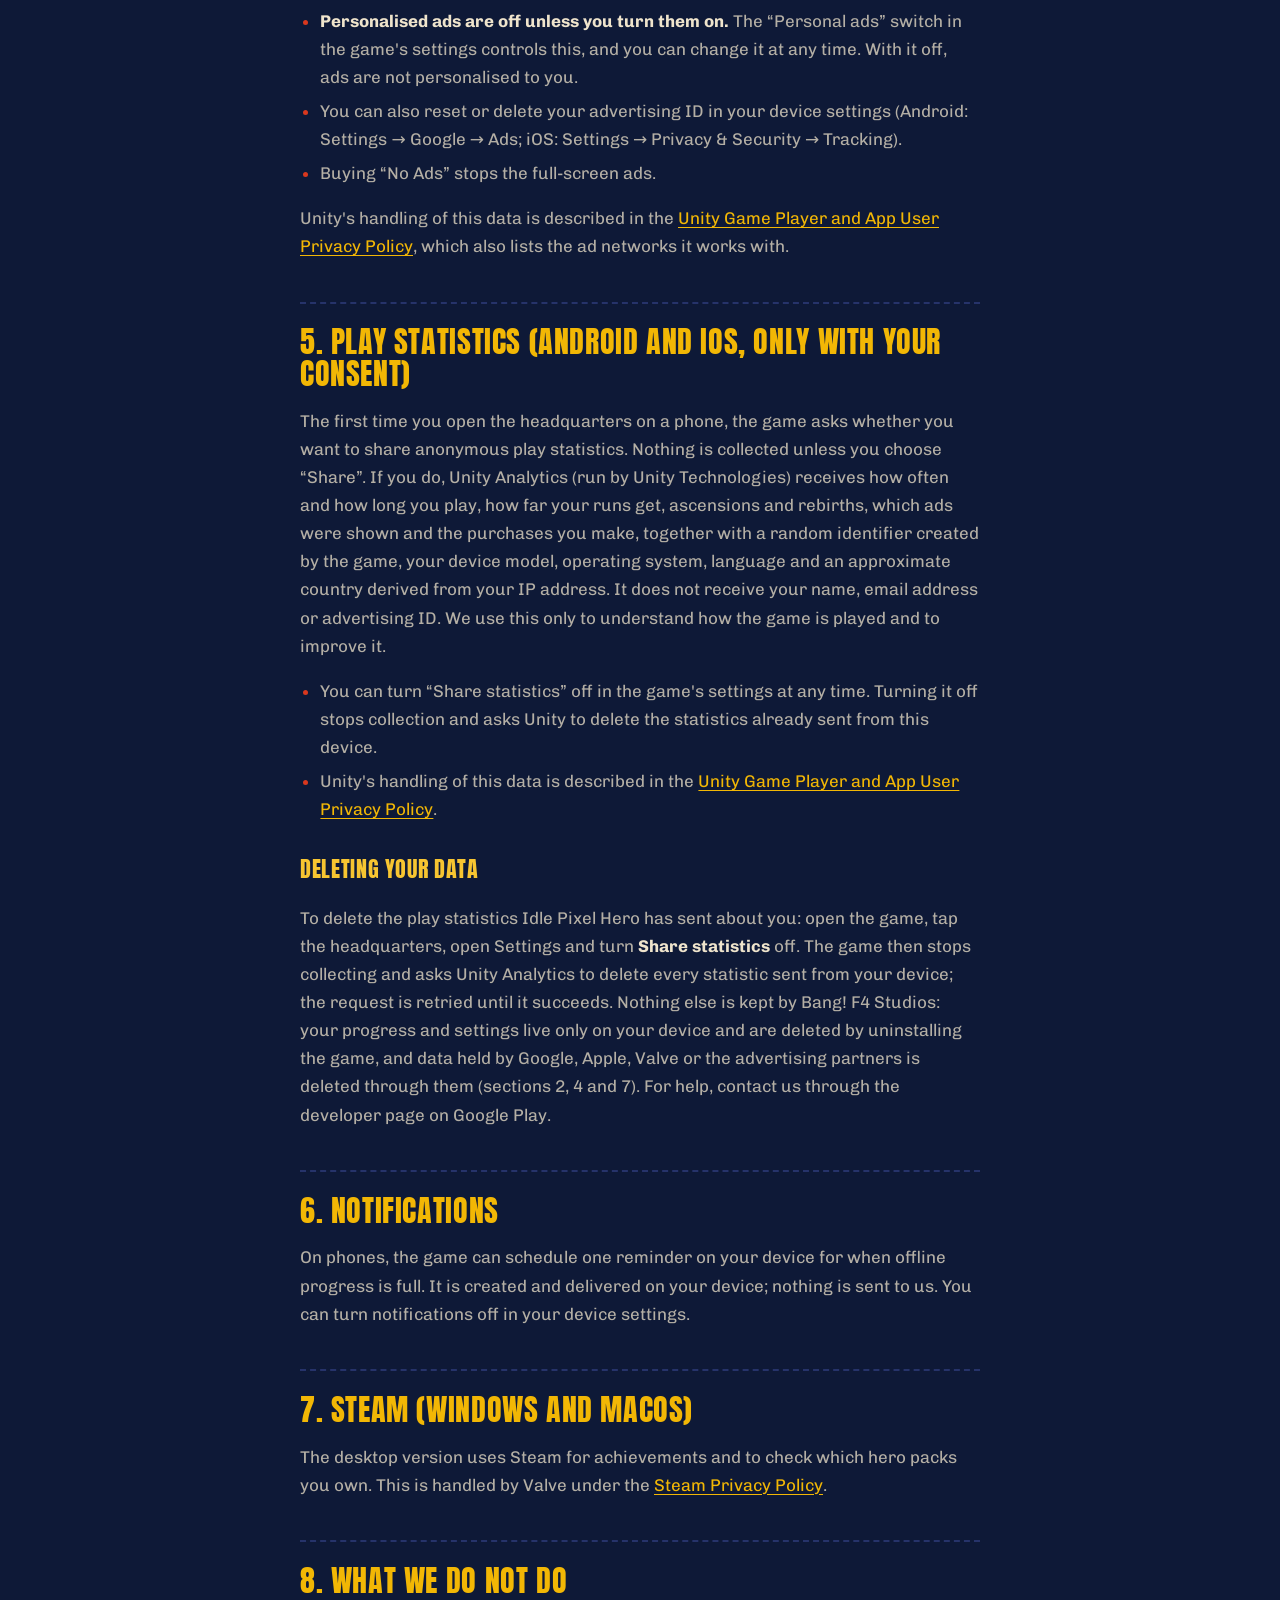
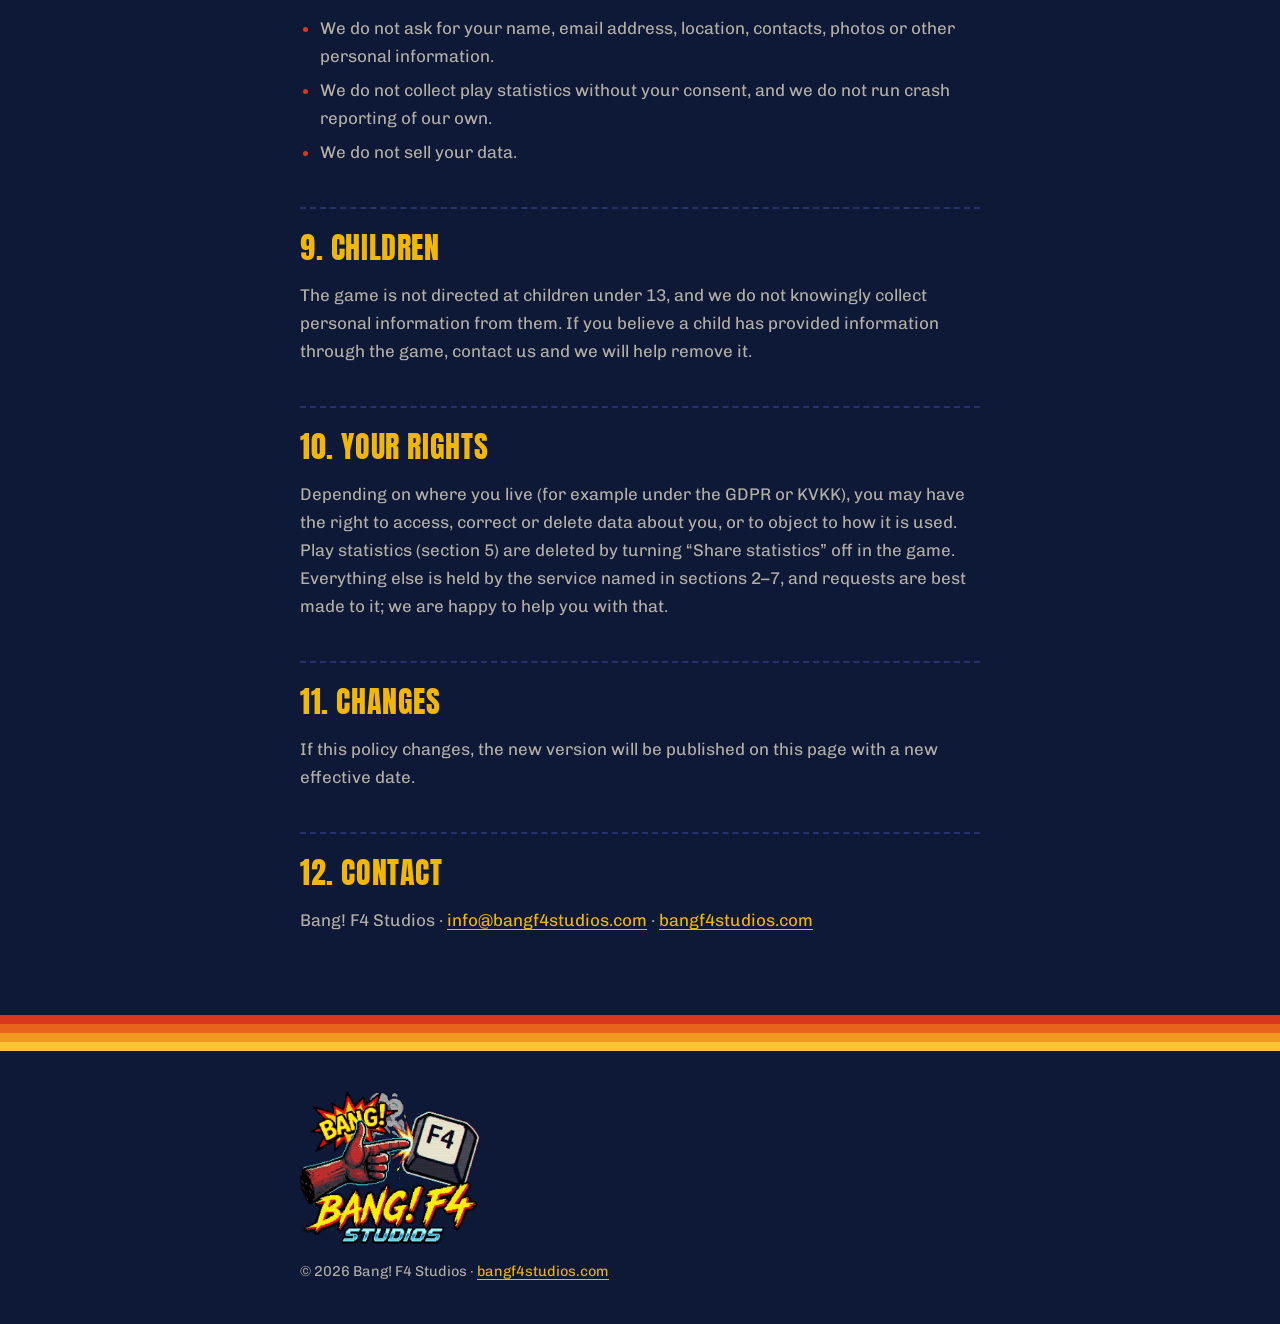
==== commit 42468ba6: "Contact at info@bangf4studios.com" ====
--- a/privacy.html
+++ b/privacy.html
@@ -130,7 +130,7 @@
 date.</p>
 
 <h2>12. Contact</h2>
-<p>Bang! F4 Studios · <a href="mailto:proffesorekmek2000@gmail.com">proffesorekmek2000@gmail.com</a> ·
+<p>Bang! F4 Studios · <a href="mailto:info@bangf4studios.com">info@bangf4studios.com</a> ·
 <a href="https://bangf4studios.com/">bangf4studios.com</a></p>
 </main>
 
